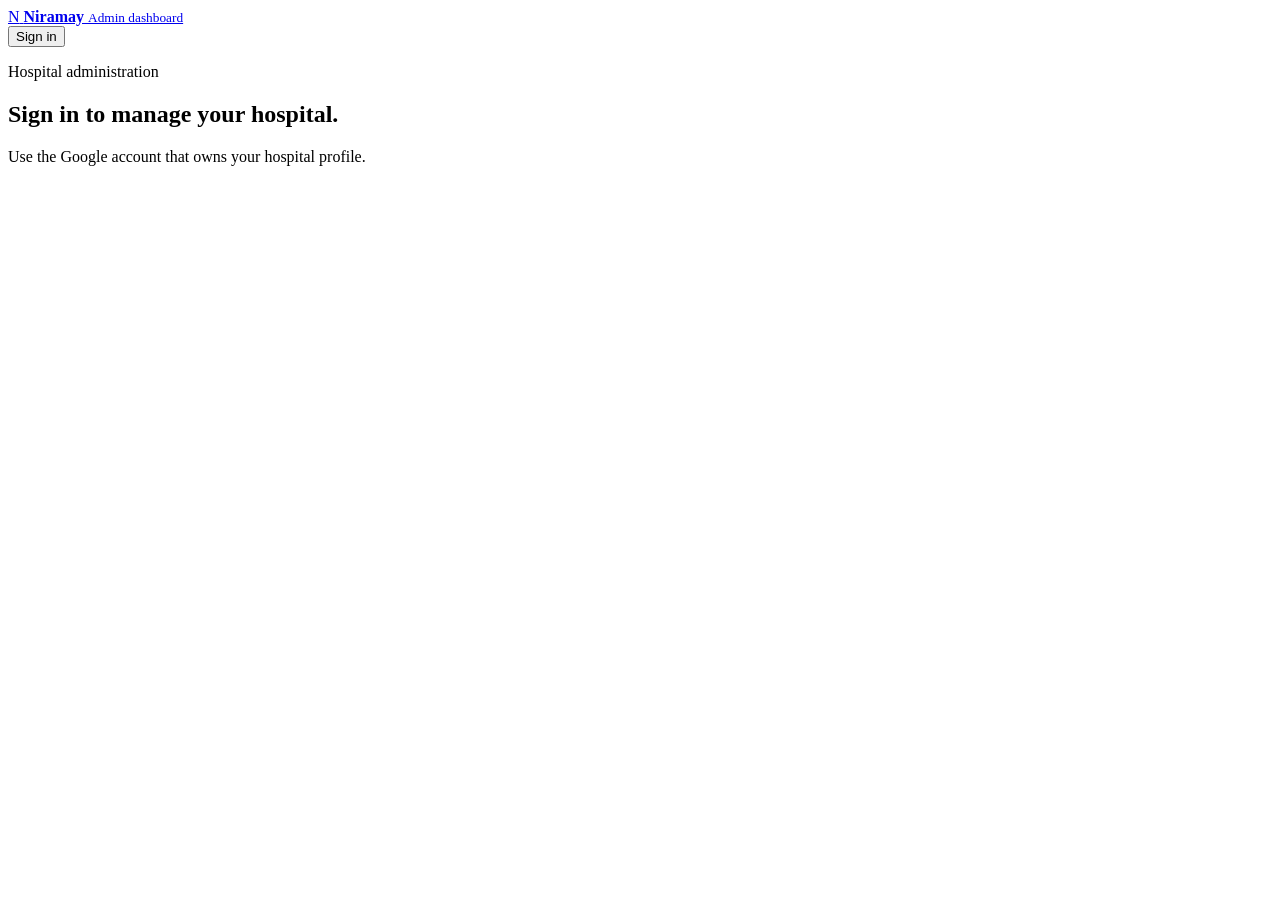
==== admin_web/index.html @ e487ff0c "Initial commit: add admin_web and patient_web applications Co-Authored-By: Claude Opus 4.6 <noreply@" ====
<!doctype html>
<html lang="en">
  <head>
    <meta charset="utf-8">
    <meta name="viewport" content="width=device-width, initial-scale=1">
    <meta name="theme-color" content="#0f766e">
    <meta
      http-equiv="Content-Security-Policy"
      content="default-src 'self'; script-src 'self' https://www.gstatic.com https://accounts.google.com https://apis.google.com https://www.google.com https://www.recaptcha.net; style-src 'self' 'unsafe-inline'; img-src 'self' data: https:; connect-src 'self' https://*.googleapis.com https://*.firebaseio.com https://*.cloudfunctions.net https://identitytoolkit.googleapis.com https://securetoken.googleapis.com https://firestore.googleapis.com https://firebaseappcheck.googleapis.com; frame-src https://accounts.google.com https://*.firebaseapp.com https://*.google.com https://apis.google.com https://www.recaptcha.net; object-src 'none'; base-uri 'self'; form-action 'self';"
    >
    <meta name="description" content="Niramay hospital admin dashboard.">
    <title>Niramay Admin</title>
    <link rel="stylesheet" href="/styles.css">
  </head>
  <body>
    <div id="app" class="app-shell">
      <header class="topbar">
        <a class="brand" href="/" aria-label="Niramay Admin home">
          <span class="brand-mark">N</span>
          <span>
            <strong>Niramay</strong>
            <small>Admin dashboard</small>
          </span>
        </a>
        <div class="topbar-actions">
          <button id="signInBtn" class="btn" type="button">Sign in</button>
          <button id="signOutBtn" class="btn ghost" type="button" hidden>Sign out</button>
        </div>
      </header>

      <main>
        <section id="statusPanel" class="status-panel" role="status" hidden></section>

        <!-- Sign-in prompt -->
        <section id="signInView" class="center-card">
          <p class="eyebrow">Hospital administration</p>
          <h1>Sign in to manage your hospital.</h1>
          <p class="muted">Use the Google account that owns your hospital profile.</p>
        </section>

        <!-- Dashboard -->
        <section id="dashboardView" hidden>
          <div class="dashboard-grid">
            <!-- Hospital / Admin profile sidebar -->
            <aside id="hospitalPanel" class="panel">
              <div class="panel-head">
                <p class="eyebrow">Hospital</p>
                <button id="editAdminProfileBtn" class="btn small ghost" type="button">Edit</button>
              </div>
              <h2 id="hospitalName">Loading...</h2>
              <p id="hospitalAddress" class="muted"></p>
              <p id="hospitalCity" class="muted"></p>
              <p id="hospitalPhone" class="muted"></p>
              <p id="hospitalId" class="mono muted"></p>

              <div id="adminProfileDetails" class="profile-details"></div>
            </aside>

            <!-- Main workspace -->
            <div class="workspace">
              <nav class="tab-bar">
                <button class="tab active" data-tab="schedule">Schedule</button>
                <button class="tab" data-tab="members">Members</button>
                <button class="tab" data-tab="bookings">Bookings</button>
              </nav>

              <!-- Schedule tab -->
              <section id="scheduleTab" class="tab-content">
                <div class="schedule-controls">
                  <div class="control-group">
                    <label for="doctorSelect">Doctor</label>
                    <select id="doctorSelect">
                      <option value="">Select doctor</option>
                    </select>
                  </div>
                  <div class="control-group">
                    <label for="dateSelect">Date</label>
                    <input id="dateSelect" type="date">
                  </div>
                  <button id="loadSlotsBtn" class="btn" type="button">Load</button>
                  <button id="connectCalendarBtn" class="btn ghost" type="button">Connect Calendar</button>
                  <button id="authorSlotsBtn" class="btn ghost" type="button" title="Generate slots from template for this date">Author slots</button>
                </div>
                <div id="slotGrid" class="slot-grid">
                  <div class="empty-state">Select a doctor and date to view the schedule.</div>
                </div>
              </section>

              <!-- Members tab -->
              <section id="membersTab" class="tab-content" hidden>
                <div id="memberList" class="member-list">
                  <div class="empty-state">Loading members...</div>
                </div>
              </section>

              <!-- Bookings tab -->
              <section id="bookingsTab" class="tab-content" hidden>
                <div class="schedule-controls">
                  <div class="control-group">
                    <label for="bookingDateFrom">From</label>
                    <input id="bookingDateFrom" type="date">
                  </div>
                  <div class="control-group">
                    <label for="bookingDateTo">To</label>
                    <input id="bookingDateTo" type="date">
                  </div>
                  <button id="loadBookingsBtn" class="btn" type="button">Load</button>
                </div>
                <div id="bookingList" class="booking-list">
                  <div class="empty-state">Select a date range to view bookings.</div>
                </div>
              </section>
            </div>
          </div>
        </section>
      </main>
    </div>

    <!-- Admin Profile Dialog -->
    <dialog id="adminProfileDialog">
      <form id="adminProfileForm" method="dialog" class="dialog-card dialog-wide">
        <p class="eyebrow">Hospital / Admin profile</p>
        <h2>Edit profile</h2>
        <div class="form-grid">
          <label>
            Your name
            <input id="apName" autocomplete="name" maxlength="120" required>
          </label>
          <label>
            Specialty
            <input id="apSpecialty" placeholder="e.g. General Medicine, Pediatrics" maxlength="200">
          </label>
          <label>
            Clinic / Hospital name
            <input id="apClinicName" maxlength="200" required>
          </label>
          <label>
            Phone
            <input id="apPhone" type="tel" autocomplete="tel" maxlength="20">
          </label>
          <label class="span-2">
            Clinic address
            <input id="apClinicAddress" maxlength="500">
          </label>
          <label>
            State
            <input id="apState" maxlength="100">
          </label>
          <label>
            District
            <input id="apDistrict" maxlength="100">
          </label>
          <label>
            City / Village
            <input id="apCity" maxlength="100">
          </label>
          <label>
            Years of experience
            <input id="apYears" type="number" min="0" max="80">
          </label>
          <label class="span-2">
            Services offered
            <input id="apServices" placeholder="Comma-separated" maxlength="500">
          </label>
          <label class="span-2">
            About
            <textarea id="apAbout" rows="3" maxlength="2000"></textarea>
          </label>
          <label class="span-2">
            Google Maps link
            <input id="apMapsLink" type="url" placeholder="https://maps.google.com/..." maxlength="500">
          </label>
          <div class="span-2 location-row">
            <button id="apUseLocationBtn" class="btn ghost small" type="button">Use current location</button>
            <span id="apLocationStatus" class="muted" style="font-size:0.82rem"></span>
          </div>
          <label>
            Latitude
            <input id="apLat" type="number" step="any" readonly>
          </label>
          <label>
            Longitude
            <input id="apLng" type="number" step="any" readonly>
          </label>
        </div>
        <menu>
          <button value="cancel" class="btn ghost" type="button" id="cancelAdminProfileBtn">Cancel</button>
          <button value="default" class="btn" type="submit">Save profile</button>
        </menu>
      </form>
    </dialog>

    <!-- Doctor Profile Dialog -->
    <dialog id="doctorProfileDialog">
      <form id="doctorProfileForm" method="dialog" class="dialog-card dialog-wide">
        <p class="eyebrow">Doctor profile</p>
        <h2 id="doctorProfileTitle">Edit doctor</h2>
        <input id="dpDoctorId" type="hidden">
        <div class="form-grid">
          <label>
            Doctor name
            <input id="dpName" autocomplete="name" maxlength="120" required>
          </label>
          <label>
            Email
            <input id="dpEmail" type="email" maxlength="200" required>
          </label>
          <label>
            Specialty
            <input id="dpSpecialty" placeholder="e.g. Cardiology" maxlength="200">
          </label>
          <label>
            Phone
            <input id="dpPhone" type="tel" maxlength="20">
          </label>
          <label>
            License number
            <input id="dpLicense" maxlength="100">
          </label>
          <label>
            Years of experience
            <input id="dpYears" type="number" min="0" max="80">
          </label>
          <label class="span-2">
            Services offered
            <input id="dpServices" placeholder="Comma-separated" maxlength="500">
          </label>
          <label class="span-2">
            About
            <textarea id="dpAbout" rows="3" maxlength="2000"></textarea>
          </label>
          <div class="span-2 location-row">
            <button id="dpUseLocationBtn" class="btn ghost small" type="button">Use current location</button>
            <span id="dpLocationStatus" class="muted" style="font-size:0.82rem"></span>
          </div>
          <label>
            State
            <input id="dpState" maxlength="100">
          </label>
          <label>
            District
            <input id="dpDistrict" maxlength="100">
          </label>
          <label>
            City / Village
            <input id="dpCity" maxlength="100">
          </label>
          <label>
            Clinic address
            <input id="dpClinicAddress" maxlength="500">
          </label>
          <label>
            Latitude
            <input id="dpLat" type="number" step="any" readonly>
          </label>
          <label>
            Longitude
            <input id="dpLng" type="number" step="any" readonly>
          </label>
        </div>
        <menu>
          <button value="cancel" class="btn ghost" type="button" id="cancelDoctorProfileBtn">Cancel</button>
          <button value="default" class="btn" type="submit">Save doctor</button>
        </menu>
      </form>
    </dialog>

    <!-- Author Slots Dialog -->
    <dialog id="authorDialog">
      <form id="authorForm" method="dialog" class="dialog-card">
        <p class="eyebrow">Author slots</p>
        <h2 id="authorDialogTitle">Generate slots for date</h2>
        <p class="muted">Enter slot duration and working hours. Slots will be generated and written to Firestore.</p>
        <label>
          Start time
          <input id="authorStart" type="time" value="09:00" required>
        </label>
        <label>
          End time
          <input id="authorEnd" type="time" value="17:00" required>
        </label>
        <label>
          Slot duration (minutes)
          <input id="authorDuration" type="number" value="15" min="5" max="120" required>
        </label>
        <label>
          Break start (optional)
          <input id="authorBreakStart" type="time">
        </label>
        <label>
          Break end (optional)
          <input id="authorBreakEnd" type="time">
        </label>
        <menu>
          <button value="cancel" class="btn ghost" type="button" id="cancelAuthorBtn">Cancel</button>
          <button value="default" class="btn" type="submit">Generate &amp; save</button>
        </menu>
      </form>
    </dialog>

    <!-- Slot Action Dialog -->
    <dialog id="slotActionDialog">
      <div class="dialog-card">
        <p class="eyebrow" id="slotActionEyebrow">Slot action</p>
        <h2 id="slotActionTitle">Slot</h2>
        <p id="slotActionMeta" class="muted"></p>
        <menu id="slotActionMenu"></menu>
      </div>
    </dialog>

    <script src="/config.js"></script>
    <script type="module" src="/app.js"></script>
  </body>
</html>
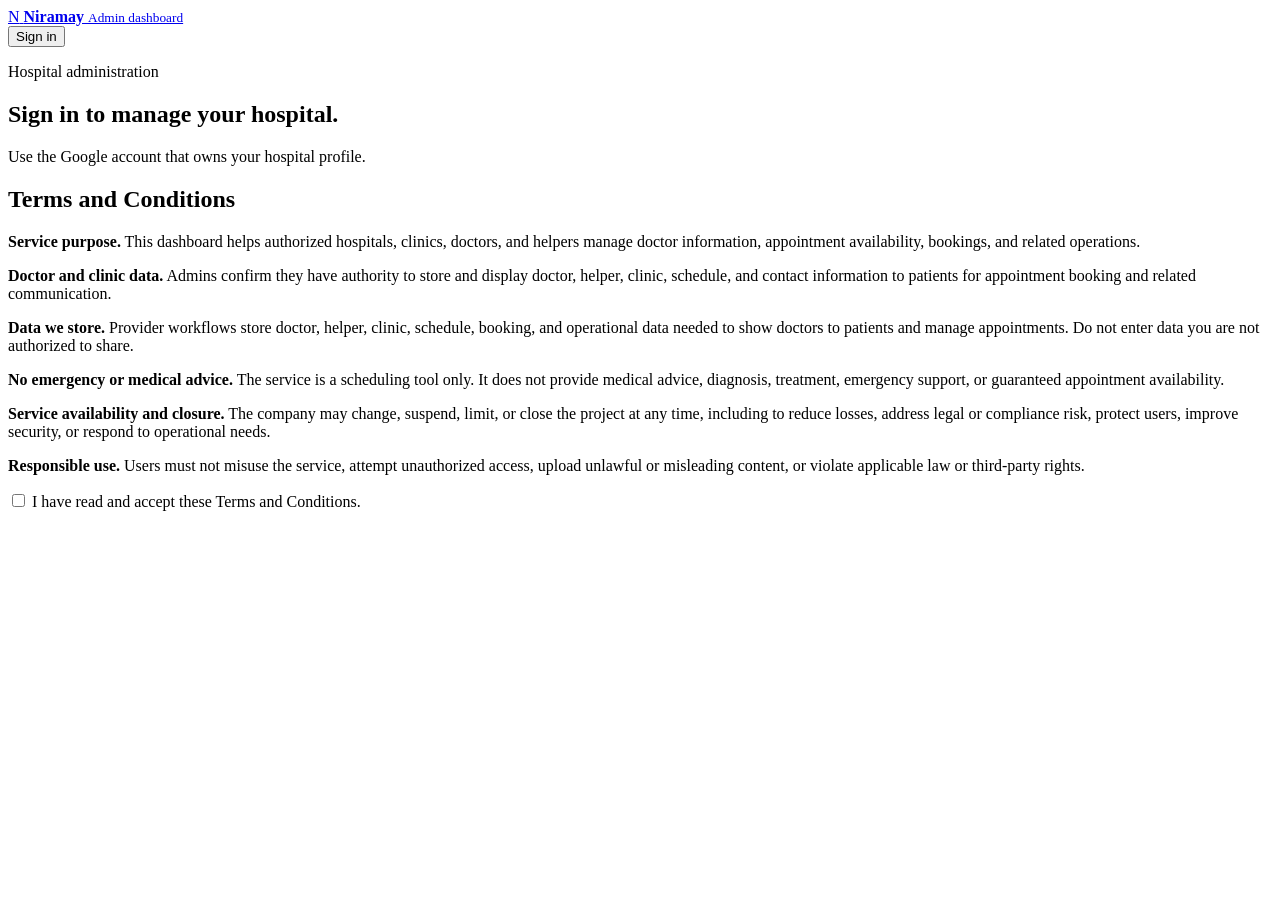
==== commit c236e853: "Snapshot current work before code review" ====
--- a/admin_web/index.html
+++ b/admin_web/index.html
@@ -6,7 +6,7 @@
     <meta name="theme-color" content="#0f766e">
     <meta
       http-equiv="Content-Security-Policy"
-      content="default-src 'self'; script-src 'self' https://www.gstatic.com https://accounts.google.com https://apis.google.com https://www.google.com https://www.recaptcha.net; style-src 'self' 'unsafe-inline'; img-src 'self' data: https:; connect-src 'self' https://*.googleapis.com https://*.firebaseio.com https://*.cloudfunctions.net https://identitytoolkit.googleapis.com https://securetoken.googleapis.com https://firestore.googleapis.com https://firebaseappcheck.googleapis.com; frame-src https://accounts.google.com https://*.firebaseapp.com https://*.google.com https://apis.google.com https://www.recaptcha.net; object-src 'none'; base-uri 'self'; form-action 'self';"
+      content="default-src 'self'; script-src 'self' https://www.gstatic.com https://accounts.google.com https://apis.google.com https://www.google.com https://www.recaptcha.net; style-src 'self' 'unsafe-inline'; img-src 'self' data: https:; connect-src 'self' https://www.googleapis.com https://*.firebaseio.com https://*.cloudfunctions.net https://identitytoolkit.googleapis.com https://securetoken.googleapis.com https://firestore.googleapis.com https://firebaseappcheck.googleapis.com; frame-src https://accounts.google.com https://www.google.com https://apis.google.com https://www.recaptcha.net; object-src 'none'; base-uri 'self'; form-action 'self'; frame-ancestors 'none';"
     >
     <meta name="description" content="Niramay hospital admin dashboard.">
     <title>Niramay Admin</title>
@@ -36,6 +36,21 @@
           <p class="eyebrow">Hospital administration</p>
           <h1>Sign in to manage your hospital.</h1>
           <p class="muted">Use the Google account that owns your hospital profile.</p>
+          <div class="terms-card">
+            <h2>Terms and Conditions</h2>
+            <div class="terms-scroll">
+              <p><strong>Service purpose.</strong> This dashboard helps authorized hospitals, clinics, doctors, and helpers manage doctor information, appointment availability, bookings, and related operations.</p>
+              <p><strong>Doctor and clinic data.</strong> Admins confirm they have authority to store and display doctor, helper, clinic, schedule, and contact information to patients for appointment booking and related communication.</p>
+              <p><strong>Data we store.</strong> Provider workflows store doctor, helper, clinic, schedule, booking, and operational data needed to show doctors to patients and manage appointments. Do not enter data you are not authorized to share.</p>
+              <p><strong>No emergency or medical advice.</strong> The service is a scheduling tool only. It does not provide medical advice, diagnosis, treatment, emergency support, or guaranteed appointment availability.</p>
+              <p><strong>Service availability and closure.</strong> The company may change, suspend, limit, or close the project at any time, including to reduce losses, address legal or compliance risk, protect users, improve security, or respond to operational needs.</p>
+              <p><strong>Responsible use.</strong> Users must not misuse the service, attempt unauthorized access, upload unlawful or misleading content, or violate applicable law or third-party rights.</p>
+            </div>
+            <label class="terms-check">
+              <input id="termsAcceptCheck" type="checkbox">
+              <span>I have read and accept these Terms and Conditions.</span>
+            </label>
+          </div>
         </section>
 
         <!-- Dashboard -->
@@ -136,7 +151,7 @@
           </label>
           <label>
             Phone
-            <input id="apPhone" type="tel" autocomplete="tel" maxlength="20">
+            <input id="apPhone" type="tel" autocomplete="tel" maxlength="25" placeholder="+1 415 555 2671">
           </label>
           <label class="span-2">
             Clinic address
@@ -211,12 +226,26 @@
           </label>
           <label>
             Phone
-            <input id="dpPhone" type="tel" maxlength="20">
+            <input id="dpPhone" type="tel" maxlength="25" placeholder="+1 415 555 2671">
           </label>
           <label>
             License number
             <input id="dpLicense" maxlength="100">
           </label>
+          <div id="dpCredentialFields" class="span-2 form-grid" hidden>
+            <label>
+              NPI
+              <input id="dpNpi" inputmode="numeric" maxlength="10" placeholder="10 digits">
+            </label>
+            <label>
+              License state
+              <input id="dpLicenseState" maxlength="2" placeholder="CA">
+            </label>
+            <label>
+              License type
+              <input id="dpLicenseType" maxlength="20" placeholder="MD">
+            </label>
+          </div>
           <label>
             Years of experience
             <input id="dpYears" type="number" min="0" max="80">
